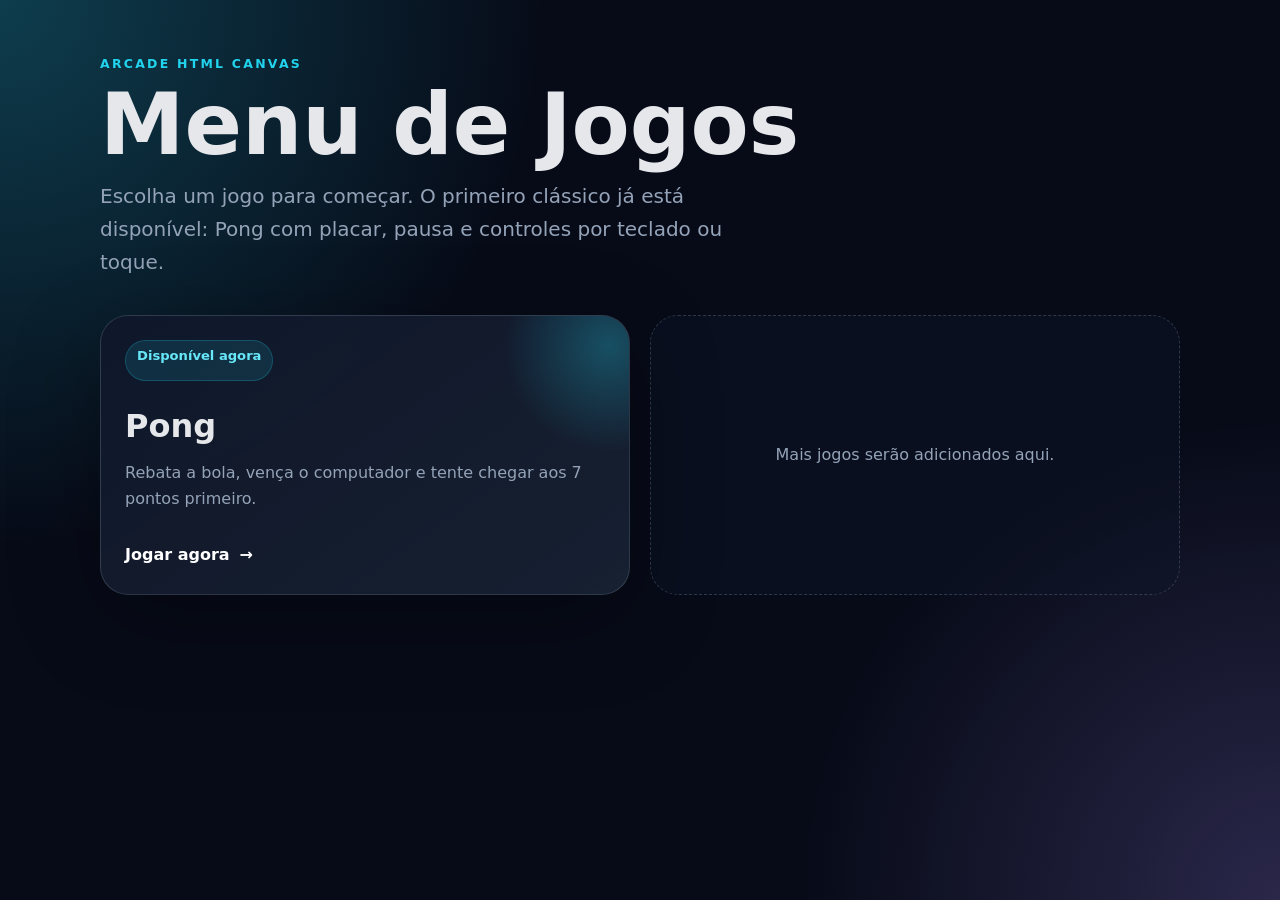
==== index.html @ db15df4a "feat: add canvas pong game" ====
<!doctype html>
<html lang="pt-BR">
<head>
  <meta charset="utf-8">
  <meta name="viewport" content="width=device-width, initial-scale=1">
  <title>Jogos</title>
  <style>
    :root {
      color-scheme: dark;
      --bg: #070b18;
      --card: rgba(15, 23, 42, 0.82);
      --card-border: rgba(148, 163, 184, 0.22);
      --text: #e5e7eb;
      --muted: #94a3b8;
      --accent: #22d3ee;
      --accent-2: #a78bfa;
    }

    * { box-sizing: border-box; }

    body {
      margin: 0;
      min-height: 100vh;
      font-family: Inter, ui-sans-serif, system-ui, -apple-system, BlinkMacSystemFont, "Segoe UI", sans-serif;
      color: var(--text);
      background:
        radial-gradient(circle at top left, rgba(34, 211, 238, 0.25), transparent 34rem),
        radial-gradient(circle at bottom right, rgba(167, 139, 250, 0.22), transparent 30rem),
        var(--bg);
    }

    .wrap {
      width: min(1080px, calc(100% - 32px));
      margin: 0 auto;
      padding: 56px 0;
    }

    header {
      display: grid;
      gap: 14px;
      margin-bottom: 36px;
    }

    .eyebrow {
      color: var(--accent);
      letter-spacing: 0.18em;
      text-transform: uppercase;
      font-size: 0.78rem;
      font-weight: 800;
    }

    h1 {
      margin: 0;
      font-size: clamp(2.4rem, 7vw, 5.3rem);
      line-height: 0.95;
    }

    .lead {
      max-width: 680px;
      margin: 0;
      color: var(--muted);
      font-size: clamp(1rem, 2vw, 1.25rem);
      line-height: 1.65;
    }

    .grid {
      display: grid;
      grid-template-columns: repeat(auto-fit, minmax(260px, 1fr));
      gap: 20px;
    }

    .game-card {
      position: relative;
      overflow: hidden;
      display: grid;
      gap: 18px;
      min-height: 280px;
      padding: 24px;
      border: 1px solid var(--card-border);
      border-radius: 28px;
      background: linear-gradient(145deg, rgba(15, 23, 42, 0.94), rgba(30, 41, 59, 0.72));
      box-shadow: 0 24px 90px rgba(0, 0, 0, 0.32);
      text-decoration: none;
      color: inherit;
      transition: transform 180ms ease, border-color 180ms ease, box-shadow 180ms ease;
    }

    .game-card:hover,
    .game-card:focus-visible {
      transform: translateY(-6px);
      border-color: rgba(34, 211, 238, 0.7);
      box-shadow: 0 28px 110px rgba(34, 211, 238, 0.16);
      outline: none;
    }

    .game-card::before {
      content: "";
      position: absolute;
      inset: -80px -90px auto auto;
      width: 220px;
      height: 220px;
      border-radius: 999px;
      background: radial-gradient(circle, rgba(34, 211, 238, 0.28), transparent 68%);
    }

    .badge {
      width: max-content;
      padding: 7px 11px;
      border-radius: 999px;
      background: rgba(34, 211, 238, 0.12);
      color: #67e8f9;
      border: 1px solid rgba(34, 211, 238, 0.22);
      font-size: 0.82rem;
      font-weight: 800;
    }

    .game-title {
      margin: auto 0 0;
      font-size: 2rem;
      line-height: 1;
    }

    .game-desc {
      margin: 0;
      color: var(--muted);
      line-height: 1.6;
    }

    .play {
      display: inline-flex;
      align-items: center;
      gap: 10px;
      color: white;
      font-weight: 900;
    }

    .empty {
      min-height: 280px;
      display: grid;
      place-items: center;
      padding: 24px;
      border: 1px dashed rgba(148, 163, 184, 0.28);
      border-radius: 28px;
      color: var(--muted);
      text-align: center;
      background: rgba(15, 23, 42, 0.36);
    }
  </style>
</head>
<body>
  <main class="wrap">
    <header>
      <div class="eyebrow">Arcade HTML Canvas</div>
      <h1>Menu de Jogos</h1>
      <p class="lead">Escolha um jogo para começar. O primeiro clássico já está disponível: Pong com placar, pausa e controles por teclado ou toque.</p>
    </header>

    <section class="grid" aria-label="Lista de jogos">
      <a class="game-card" href="pong.html" aria-label="Jogar Pong">
        <span class="badge">Disponível agora</span>
        <h2 class="game-title">Pong</h2>
        <p class="game-desc">Rebata a bola, vença o computador e tente chegar aos 7 pontos primeiro.</p>
        <span class="play">Jogar agora <span aria-hidden="true">→</span></span>
      </a>

      <div class="empty">
        <p>Mais jogos serão adicionados aqui.</p>
      </div>
    </section>
  </main>
</body>
</html>
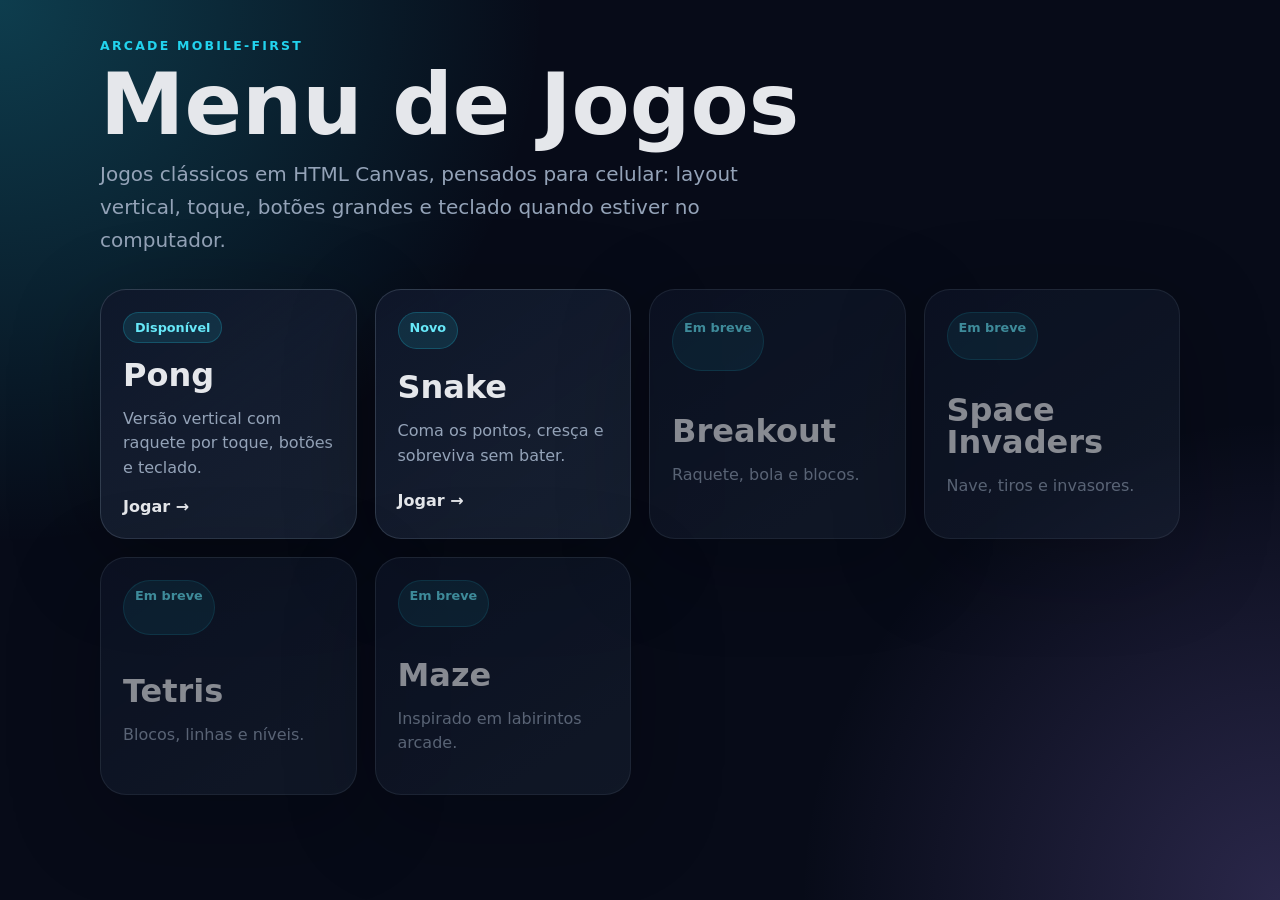
==== commit 5973974d: "feat: add mobile snake game" ====
--- a/index.html
+++ b/index.html
@@ -1,172 +1 @@
-<!doctype html>
-<html lang="pt-BR">
-<head>
-  <meta charset="utf-8">
-  <meta name="viewport" content="width=device-width, initial-scale=1">
-  <title>Jogos</title>
-  <style>
-    :root {
-      color-scheme: dark;
-      --bg: #070b18;
-      --card: rgba(15, 23, 42, 0.82);
-      --card-border: rgba(148, 163, 184, 0.22);
-      --text: #e5e7eb;
-      --muted: #94a3b8;
-      --accent: #22d3ee;
-      --accent-2: #a78bfa;
-    }
-
-    * { box-sizing: border-box; }
-
-    body {
-      margin: 0;
-      min-height: 100vh;
-      font-family: Inter, ui-sans-serif, system-ui, -apple-system, BlinkMacSystemFont, "Segoe UI", sans-serif;
-      color: var(--text);
-      background:
-        radial-gradient(circle at top left, rgba(34, 211, 238, 0.25), transparent 34rem),
-        radial-gradient(circle at bottom right, rgba(167, 139, 250, 0.22), transparent 30rem),
-        var(--bg);
-    }
-
-    .wrap {
-      width: min(1080px, calc(100% - 32px));
-      margin: 0 auto;
-      padding: 56px 0;
-    }
-
-    header {
-      display: grid;
-      gap: 14px;
-      margin-bottom: 36px;
-    }
-
-    .eyebrow {
-      color: var(--accent);
-      letter-spacing: 0.18em;
-      text-transform: uppercase;
-      font-size: 0.78rem;
-      font-weight: 800;
-    }
-
-    h1 {
-      margin: 0;
-      font-size: clamp(2.4rem, 7vw, 5.3rem);
-      line-height: 0.95;
-    }
-
-    .lead {
-      max-width: 680px;
-      margin: 0;
-      color: var(--muted);
-      font-size: clamp(1rem, 2vw, 1.25rem);
-      line-height: 1.65;
-    }
-
-    .grid {
-      display: grid;
-      grid-template-columns: repeat(auto-fit, minmax(260px, 1fr));
-      gap: 20px;
-    }
-
-    .game-card {
-      position: relative;
-      overflow: hidden;
-      display: grid;
-      gap: 18px;
-      min-height: 280px;
-      padding: 24px;
-      border: 1px solid var(--card-border);
-      border-radius: 28px;
-      background: linear-gradient(145deg, rgba(15, 23, 42, 0.94), rgba(30, 41, 59, 0.72));
-      box-shadow: 0 24px 90px rgba(0, 0, 0, 0.32);
-      text-decoration: none;
-      color: inherit;
-      transition: transform 180ms ease, border-color 180ms ease, box-shadow 180ms ease;
-    }
-
-    .game-card:hover,
-    .game-card:focus-visible {
-      transform: translateY(-6px);
-      border-color: rgba(34, 211, 238, 0.7);
-      box-shadow: 0 28px 110px rgba(34, 211, 238, 0.16);
-      outline: none;
-    }
-
-    .game-card::before {
-      content: "";
-      position: absolute;
-      inset: -80px -90px auto auto;
-      width: 220px;
-      height: 220px;
-      border-radius: 999px;
-      background: radial-gradient(circle, rgba(34, 211, 238, 0.28), transparent 68%);
-    }
-
-    .badge {
-      width: max-content;
-      padding: 7px 11px;
-      border-radius: 999px;
-      background: rgba(34, 211, 238, 0.12);
-      color: #67e8f9;
-      border: 1px solid rgba(34, 211, 238, 0.22);
-      font-size: 0.82rem;
-      font-weight: 800;
-    }
-
-    .game-title {
-      margin: auto 0 0;
-      font-size: 2rem;
-      line-height: 1;
-    }
-
-    .game-desc {
-      margin: 0;
-      color: var(--muted);
-      line-height: 1.6;
-    }
-
-    .play {
-      display: inline-flex;
-      align-items: center;
-      gap: 10px;
-      color: white;
-      font-weight: 900;
-    }
-
-    .empty {
-      min-height: 280px;
-      display: grid;
-      place-items: center;
-      padding: 24px;
-      border: 1px dashed rgba(148, 163, 184, 0.28);
-      border-radius: 28px;
-      color: var(--muted);
-      text-align: center;
-      background: rgba(15, 23, 42, 0.36);
-    }
-  </style>
-</head>
-<body>
-  <main class="wrap">
-    <header>
-      <div class="eyebrow">Arcade HTML Canvas</div>
-      <h1>Menu de Jogos</h1>
-      <p class="lead">Escolha um jogo para começar. O primeiro clássico já está disponível: Pong com placar, pausa e controles por teclado ou toque.</p>
-    </header>
-
-    <section class="grid" aria-label="Lista de jogos">
-      <a class="game-card" href="pong.html" aria-label="Jogar Pong">
-        <span class="badge">Disponível agora</span>
-        <h2 class="game-title">Pong</h2>
-        <p class="game-desc">Rebata a bola, vença o computador e tente chegar aos 7 pontos primeiro.</p>
-        <span class="play">Jogar agora <span aria-hidden="true">→</span></span>
-      </a>
-
-      <div class="empty">
-        <p>Mais jogos serão adicionados aqui.</p>
-      </div>
-    </section>
-  </main>
-</body>
-</html>
+<!doctype html><html lang="pt-BR"><head><meta charset="utf-8"><meta name="viewport" content="width=device-width,initial-scale=1"><title>Jogos</title><style>:root{color-scheme:dark;--bg:#070b18;--card:rgba(15,23,42,.82);--line:rgba(148,163,184,.22);--text:#e5e7eb;--muted:#94a3b8;--accent:#22d3ee;--accent2:#a78bfa}*{box-sizing:border-box}body{margin:0;min-height:100vh;font-family:Inter,ui-sans-serif,system-ui,-apple-system,BlinkMacSystemFont,"Segoe UI",sans-serif;color:var(--text);background:radial-gradient(circle at top left,rgba(34,211,238,.25),transparent 34rem),radial-gradient(circle at bottom right,rgba(167,139,250,.22),transparent 30rem),var(--bg)}.wrap{width:min(1080px,calc(100% - 32px));margin:0 auto;padding:38px 0}.eyebrow{color:var(--accent);letter-spacing:.18em;text-transform:uppercase;font-size:.78rem;font-weight:900}h1{margin:12px 0;font-size:clamp(2.4rem,7vw,5.3rem);line-height:.95}.lead{max-width:720px;margin:0 0 32px;color:var(--muted);font-size:clamp(1rem,2vw,1.25rem);line-height:1.65}.grid{display:grid;grid-template-columns:repeat(auto-fit,minmax(230px,1fr));gap:18px}.game-card{position:relative;overflow:hidden;display:grid;gap:16px;min-height:238px;padding:22px;border:1px solid var(--line);border-radius:26px;background:linear-gradient(145deg,rgba(15,23,42,.95),rgba(30,41,59,.72));box-shadow:0 24px 90px rgba(0,0,0,.32);text-decoration:none;color:inherit}.game-card:hover{border-color:rgba(34,211,238,.7);transform:translateY(-3px)}.badge{width:max-content;padding:7px 11px;border-radius:999px;background:rgba(34,211,238,.12);color:#67e8f9;border:1px solid rgba(34,211,238,.22);font-size:.8rem;font-weight:900}.soon{opacity:.58}.game-title{margin:auto 0 0;font-size:2rem;line-height:1}.game-desc{margin:0;color:var(--muted);line-height:1.55}.play{font-weight:900}</style></head><body><main class="wrap"><header><div class="eyebrow">Arcade mobile-first</div><h1>Menu de Jogos</h1><p class="lead">Jogos clássicos em HTML Canvas, pensados para celular: layout vertical, toque, botões grandes e teclado quando estiver no computador.</p></header><section class="grid" aria-label="Lista de jogos"><a class="game-card" href="pong.html"><span class="badge">Disponível</span><h2 class="game-title">Pong</h2><p class="game-desc">Versão vertical com raquete por toque, botões e teclado.</p><span class="play">Jogar →</span></a><a class="game-card" href="snake.html"><span class="badge">Novo</span><h2 class="game-title">Snake</h2><p class="game-desc">Coma os pontos, cresça e sobreviva sem bater.</p><span class="play">Jogar →</span></a><div class="game-card soon"><span class="badge">Em breve</span><h2 class="game-title">Breakout</h2><p class="game-desc">Raquete, bola e blocos.</p></div><div class="game-card soon"><span class="badge">Em breve</span><h2 class="game-title">Space Invaders</h2><p class="game-desc">Nave, tiros e invasores.</p></div><div class="game-card soon"><span class="badge">Em breve</span><h2 class="game-title">Tetris</h2><p class="game-desc">Blocos, linhas e níveis.</p></div><div class="game-card soon"><span class="badge">Em breve</span><h2 class="game-title">Maze</h2><p class="game-desc">Inspirado em labirintos arcade.</p></div></section></main></body></html>
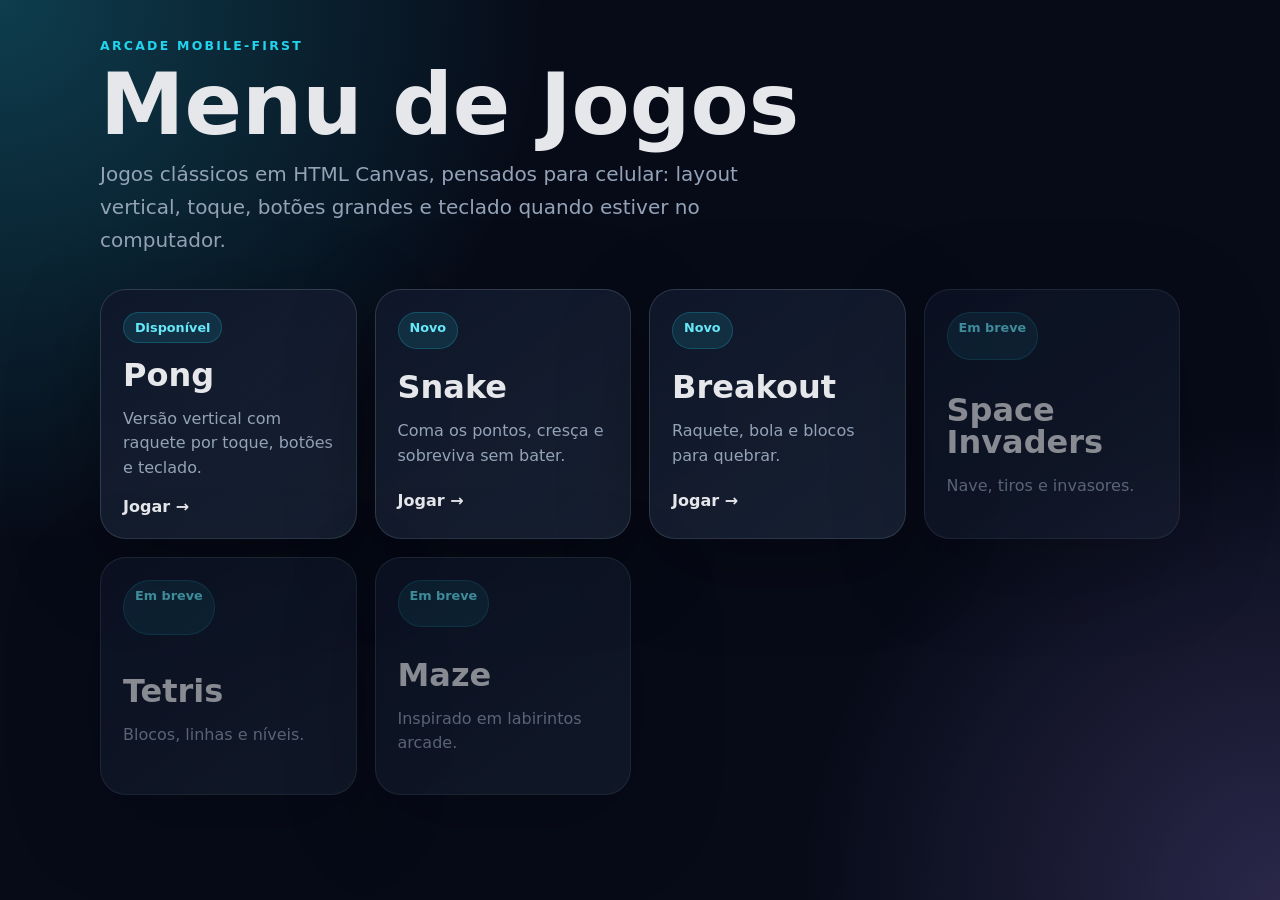
==== commit 947feb97: "feat: add mobile breakout game" ====
--- a/index.html
+++ b/index.html
@@ -1 +1 @@
-<!doctype html><html lang="pt-BR"><head><meta charset="utf-8"><meta name="viewport" content="width=device-width,initial-scale=1"><title>Jogos</title><style>:root{color-scheme:dark;--bg:#070b18;--card:rgba(15,23,42,.82);--line:rgba(148,163,184,.22);--text:#e5e7eb;--muted:#94a3b8;--accent:#22d3ee;--accent2:#a78bfa}*{box-sizing:border-box}body{margin:0;min-height:100vh;font-family:Inter,ui-sans-serif,system-ui,-apple-system,BlinkMacSystemFont,"Segoe UI",sans-serif;color:var(--text);background:radial-gradient(circle at top left,rgba(34,211,238,.25),transparent 34rem),radial-gradient(circle at bottom right,rgba(167,139,250,.22),transparent 30rem),var(--bg)}.wrap{width:min(1080px,calc(100% - 32px));margin:0 auto;padding:38px 0}.eyebrow{color:var(--accent);letter-spacing:.18em;text-transform:uppercase;font-size:.78rem;font-weight:900}h1{margin:12px 0;font-size:clamp(2.4rem,7vw,5.3rem);line-height:.95}.lead{max-width:720px;margin:0 0 32px;color:var(--muted);font-size:clamp(1rem,2vw,1.25rem);line-height:1.65}.grid{display:grid;grid-template-columns:repeat(auto-fit,minmax(230px,1fr));gap:18px}.game-card{position:relative;overflow:hidden;display:grid;gap:16px;min-height:238px;padding:22px;border:1px solid var(--line);border-radius:26px;background:linear-gradient(145deg,rgba(15,23,42,.95),rgba(30,41,59,.72));box-shadow:0 24px 90px rgba(0,0,0,.32);text-decoration:none;color:inherit}.game-card:hover{border-color:rgba(34,211,238,.7);transform:translateY(-3px)}.badge{width:max-content;padding:7px 11px;border-radius:999px;background:rgba(34,211,238,.12);color:#67e8f9;border:1px solid rgba(34,211,238,.22);font-size:.8rem;font-weight:900}.soon{opacity:.58}.game-title{margin:auto 0 0;font-size:2rem;line-height:1}.game-desc{margin:0;color:var(--muted);line-height:1.55}.play{font-weight:900}</style></head><body><main class="wrap"><header><div class="eyebrow">Arcade mobile-first</div><h1>Menu de Jogos</h1><p class="lead">Jogos clássicos em HTML Canvas, pensados para celular: layout vertical, toque, botões grandes e teclado quando estiver no computador.</p></header><section class="grid" aria-label="Lista de jogos"><a class="game-card" href="pong.html"><span class="badge">Disponível</span><h2 class="game-title">Pong</h2><p class="game-desc">Versão vertical com raquete por toque, botões e teclado.</p><span class="play">Jogar →</span></a><a class="game-card" href="snake.html"><span class="badge">Novo</span><h2 class="game-title">Snake</h2><p class="game-desc">Coma os pontos, cresça e sobreviva sem bater.</p><span class="play">Jogar →</span></a><div class="game-card soon"><span class="badge">Em breve</span><h2 class="game-title">Breakout</h2><p class="game-desc">Raquete, bola e blocos.</p></div><div class="game-card soon"><span class="badge">Em breve</span><h2 class="game-title">Space Invaders</h2><p class="game-desc">Nave, tiros e invasores.</p></div><div class="game-card soon"><span class="badge">Em breve</span><h2 class="game-title">Tetris</h2><p class="game-desc">Blocos, linhas e níveis.</p></div><div class="game-card soon"><span class="badge">Em breve</span><h2 class="game-title">Maze</h2><p class="game-desc">Inspirado em labirintos arcade.</p></div></section></main></body></html>+<!doctype html><html lang="pt-BR"><head><meta charset="utf-8"><meta name="viewport" content="width=device-width,initial-scale=1"><title>Jogos</title><style>:root{color-scheme:dark;--bg:#070b18;--card:rgba(15,23,42,.82);--line:rgba(148,163,184,.22);--text:#e5e7eb;--muted:#94a3b8;--accent:#22d3ee;--accent2:#a78bfa}*{box-sizing:border-box}body{margin:0;min-height:100vh;font-family:Inter,ui-sans-serif,system-ui,-apple-system,BlinkMacSystemFont,"Segoe UI",sans-serif;color:var(--text);background:radial-gradient(circle at top left,rgba(34,211,238,.25),transparent 34rem),radial-gradient(circle at bottom right,rgba(167,139,250,.22),transparent 30rem),var(--bg)}.wrap{width:min(1080px,calc(100% - 32px));margin:0 auto;padding:38px 0}.eyebrow{color:var(--accent);letter-spacing:.18em;text-transform:uppercase;font-size:.78rem;font-weight:900}h1{margin:12px 0;font-size:clamp(2.4rem,7vw,5.3rem);line-height:.95}.lead{max-width:720px;margin:0 0 32px;color:var(--muted);font-size:clamp(1rem,2vw,1.25rem);line-height:1.65}.grid{display:grid;grid-template-columns:repeat(auto-fit,minmax(230px,1fr));gap:18px}.game-card{position:relative;overflow:hidden;display:grid;gap:16px;min-height:238px;padding:22px;border:1px solid var(--line);border-radius:26px;background:linear-gradient(145deg,rgba(15,23,42,.95),rgba(30,41,59,.72));box-shadow:0 24px 90px rgba(0,0,0,.32);text-decoration:none;color:inherit}.game-card:hover{border-color:rgba(34,211,238,.7);transform:translateY(-3px)}.badge{width:max-content;padding:7px 11px;border-radius:999px;background:rgba(34,211,238,.12);color:#67e8f9;border:1px solid rgba(34,211,238,.22);font-size:.8rem;font-weight:900}.soon{opacity:.58}.game-title{margin:auto 0 0;font-size:2rem;line-height:1}.game-desc{margin:0;color:var(--muted);line-height:1.55}.play{font-weight:900}</style></head><body><main class="wrap"><header><div class="eyebrow">Arcade mobile-first</div><h1>Menu de Jogos</h1><p class="lead">Jogos clássicos em HTML Canvas, pensados para celular: layout vertical, toque, botões grandes e teclado quando estiver no computador.</p></header><section class="grid" aria-label="Lista de jogos"><a class="game-card" href="pong.html"><span class="badge">Disponível</span><h2 class="game-title">Pong</h2><p class="game-desc">Versão vertical com raquete por toque, botões e teclado.</p><span class="play">Jogar →</span></a><a class="game-card" href="snake.html"><span class="badge">Novo</span><h2 class="game-title">Snake</h2><p class="game-desc">Coma os pontos, cresça e sobreviva sem bater.</p><span class="play">Jogar →</span></a><a class="game-card" href="breakout.html"><span class="badge">Novo</span><h2 class="game-title">Breakout</h2><p class="game-desc">Raquete, bola e blocos para quebrar.</p><span class="play">Jogar →</span></a><div class="game-card soon"><span class="badge">Em breve</span><h2 class="game-title">Space Invaders</h2><p class="game-desc">Nave, tiros e invasores.</p></div><div class="game-card soon"><span class="badge">Em breve</span><h2 class="game-title">Tetris</h2><p class="game-desc">Blocos, linhas e níveis.</p></div><div class="game-card soon"><span class="badge">Em breve</span><h2 class="game-title">Maze</h2><p class="game-desc">Inspirado em labirintos arcade.</p></div></section></main></body></html>
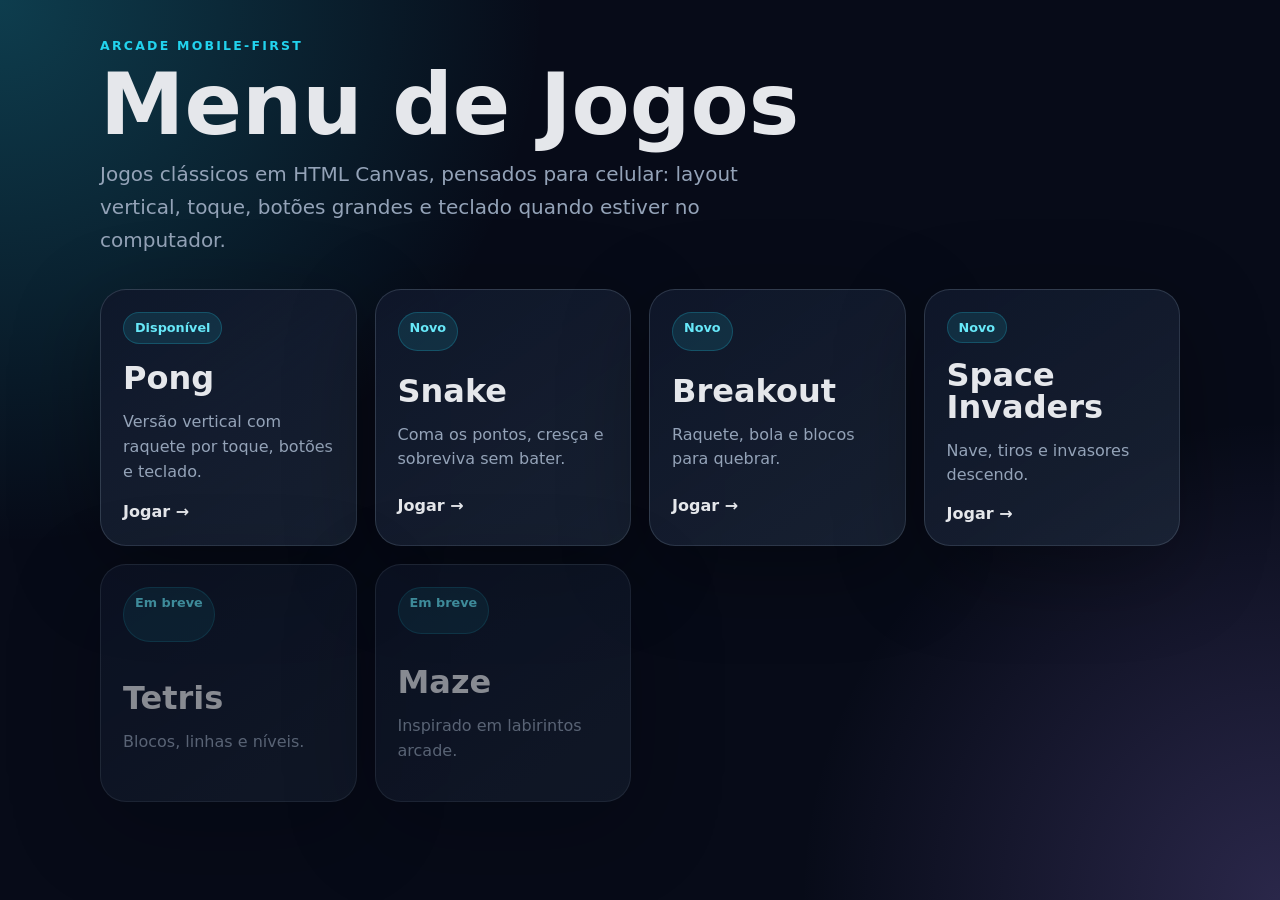
==== commit fa923e01: "feat: add mobile space invaders game" ====
--- a/index.html
+++ b/index.html
@@ -1 +1 @@
-<!doctype html><html lang="pt-BR"><head><meta charset="utf-8"><meta name="viewport" content="width=device-width,initial-scale=1"><title>Jogos</title><style>:root{color-scheme:dark;--bg:#070b18;--card:rgba(15,23,42,.82);--line:rgba(148,163,184,.22);--text:#e5e7eb;--muted:#94a3b8;--accent:#22d3ee;--accent2:#a78bfa}*{box-sizing:border-box}body{margin:0;min-height:100vh;font-family:Inter,ui-sans-serif,system-ui,-apple-system,BlinkMacSystemFont,"Segoe UI",sans-serif;color:var(--text);background:radial-gradient(circle at top left,rgba(34,211,238,.25),transparent 34rem),radial-gradient(circle at bottom right,rgba(167,139,250,.22),transparent 30rem),var(--bg)}.wrap{width:min(1080px,calc(100% - 32px));margin:0 auto;padding:38px 0}.eyebrow{color:var(--accent);letter-spacing:.18em;text-transform:uppercase;font-size:.78rem;font-weight:900}h1{margin:12px 0;font-size:clamp(2.4rem,7vw,5.3rem);line-height:.95}.lead{max-width:720px;margin:0 0 32px;color:var(--muted);font-size:clamp(1rem,2vw,1.25rem);line-height:1.65}.grid{display:grid;grid-template-columns:repeat(auto-fit,minmax(230px,1fr));gap:18px}.game-card{position:relative;overflow:hidden;display:grid;gap:16px;min-height:238px;padding:22px;border:1px solid var(--line);border-radius:26px;background:linear-gradient(145deg,rgba(15,23,42,.95),rgba(30,41,59,.72));box-shadow:0 24px 90px rgba(0,0,0,.32);text-decoration:none;color:inherit}.game-card:hover{border-color:rgba(34,211,238,.7);transform:translateY(-3px)}.badge{width:max-content;padding:7px 11px;border-radius:999px;background:rgba(34,211,238,.12);color:#67e8f9;border:1px solid rgba(34,211,238,.22);font-size:.8rem;font-weight:900}.soon{opacity:.58}.game-title{margin:auto 0 0;font-size:2rem;line-height:1}.game-desc{margin:0;color:var(--muted);line-height:1.55}.play{font-weight:900}</style></head><body><main class="wrap"><header><div class="eyebrow">Arcade mobile-first</div><h1>Menu de Jogos</h1><p class="lead">Jogos clássicos em HTML Canvas, pensados para celular: layout vertical, toque, botões grandes e teclado quando estiver no computador.</p></header><section class="grid" aria-label="Lista de jogos"><a class="game-card" href="pong.html"><span class="badge">Disponível</span><h2 class="game-title">Pong</h2><p class="game-desc">Versão vertical com raquete por toque, botões e teclado.</p><span class="play">Jogar →</span></a><a class="game-card" href="snake.html"><span class="badge">Novo</span><h2 class="game-title">Snake</h2><p class="game-desc">Coma os pontos, cresça e sobreviva sem bater.</p><span class="play">Jogar →</span></a><a class="game-card" href="breakout.html"><span class="badge">Novo</span><h2 class="game-title">Breakout</h2><p class="game-desc">Raquete, bola e blocos para quebrar.</p><span class="play">Jogar →</span></a><div class="game-card soon"><span class="badge">Em breve</span><h2 class="game-title">Space Invaders</h2><p class="game-desc">Nave, tiros e invasores.</p></div><div class="game-card soon"><span class="badge">Em breve</span><h2 class="game-title">Tetris</h2><p class="game-desc">Blocos, linhas e níveis.</p></div><div class="game-card soon"><span class="badge">Em breve</span><h2 class="game-title">Maze</h2><p class="game-desc">Inspirado em labirintos arcade.</p></div></section></main></body></html>+<!doctype html><html lang="pt-BR"><head><meta charset="utf-8"><meta name="viewport" content="width=device-width,initial-scale=1"><title>Jogos</title><style>:root{color-scheme:dark;--bg:#070b18;--card:rgba(15,23,42,.82);--line:rgba(148,163,184,.22);--text:#e5e7eb;--muted:#94a3b8;--accent:#22d3ee;--accent2:#a78bfa}*{box-sizing:border-box}body{margin:0;min-height:100vh;font-family:Inter,ui-sans-serif,system-ui,-apple-system,BlinkMacSystemFont,"Segoe UI",sans-serif;color:var(--text);background:radial-gradient(circle at top left,rgba(34,211,238,.25),transparent 34rem),radial-gradient(circle at bottom right,rgba(167,139,250,.22),transparent 30rem),var(--bg)}.wrap{width:min(1080px,calc(100% - 32px));margin:0 auto;padding:38px 0}.eyebrow{color:var(--accent);letter-spacing:.18em;text-transform:uppercase;font-size:.78rem;font-weight:900}h1{margin:12px 0;font-size:clamp(2.4rem,7vw,5.3rem);line-height:.95}.lead{max-width:720px;margin:0 0 32px;color:var(--muted);font-size:clamp(1rem,2vw,1.25rem);line-height:1.65}.grid{display:grid;grid-template-columns:repeat(auto-fit,minmax(230px,1fr));gap:18px}.game-card{position:relative;overflow:hidden;display:grid;gap:16px;min-height:238px;padding:22px;border:1px solid var(--line);border-radius:26px;background:linear-gradient(145deg,rgba(15,23,42,.95),rgba(30,41,59,.72));box-shadow:0 24px 90px rgba(0,0,0,.32);text-decoration:none;color:inherit}.game-card:hover{border-color:rgba(34,211,238,.7);transform:translateY(-3px)}.badge{width:max-content;padding:7px 11px;border-radius:999px;background:rgba(34,211,238,.12);color:#67e8f9;border:1px solid rgba(34,211,238,.22);font-size:.8rem;font-weight:900}.soon{opacity:.58}.game-title{margin:auto 0 0;font-size:2rem;line-height:1}.game-desc{margin:0;color:var(--muted);line-height:1.55}.play{font-weight:900}</style></head><body><main class="wrap"><header><div class="eyebrow">Arcade mobile-first</div><h1>Menu de Jogos</h1><p class="lead">Jogos clássicos em HTML Canvas, pensados para celular: layout vertical, toque, botões grandes e teclado quando estiver no computador.</p></header><section class="grid" aria-label="Lista de jogos"><a class="game-card" href="pong.html"><span class="badge">Disponível</span><h2 class="game-title">Pong</h2><p class="game-desc">Versão vertical com raquete por toque, botões e teclado.</p><span class="play">Jogar →</span></a><a class="game-card" href="snake.html"><span class="badge">Novo</span><h2 class="game-title">Snake</h2><p class="game-desc">Coma os pontos, cresça e sobreviva sem bater.</p><span class="play">Jogar →</span></a><a class="game-card" href="breakout.html"><span class="badge">Novo</span><h2 class="game-title">Breakout</h2><p class="game-desc">Raquete, bola e blocos para quebrar.</p><span class="play">Jogar →</span></a><a class="game-card" href="invaders.html"><span class="badge">Novo</span><h2 class="game-title">Space Invaders</h2><p class="game-desc">Nave, tiros e invasores descendo.</p><span class="play">Jogar →</span></a><div class="game-card soon"><span class="badge">Em breve</span><h2 class="game-title">Tetris</h2><p class="game-desc">Blocos, linhas e níveis.</p></div><div class="game-card soon"><span class="badge">Em breve</span><h2 class="game-title">Maze</h2><p class="game-desc">Inspirado em labirintos arcade.</p></div></section></main></body></html>
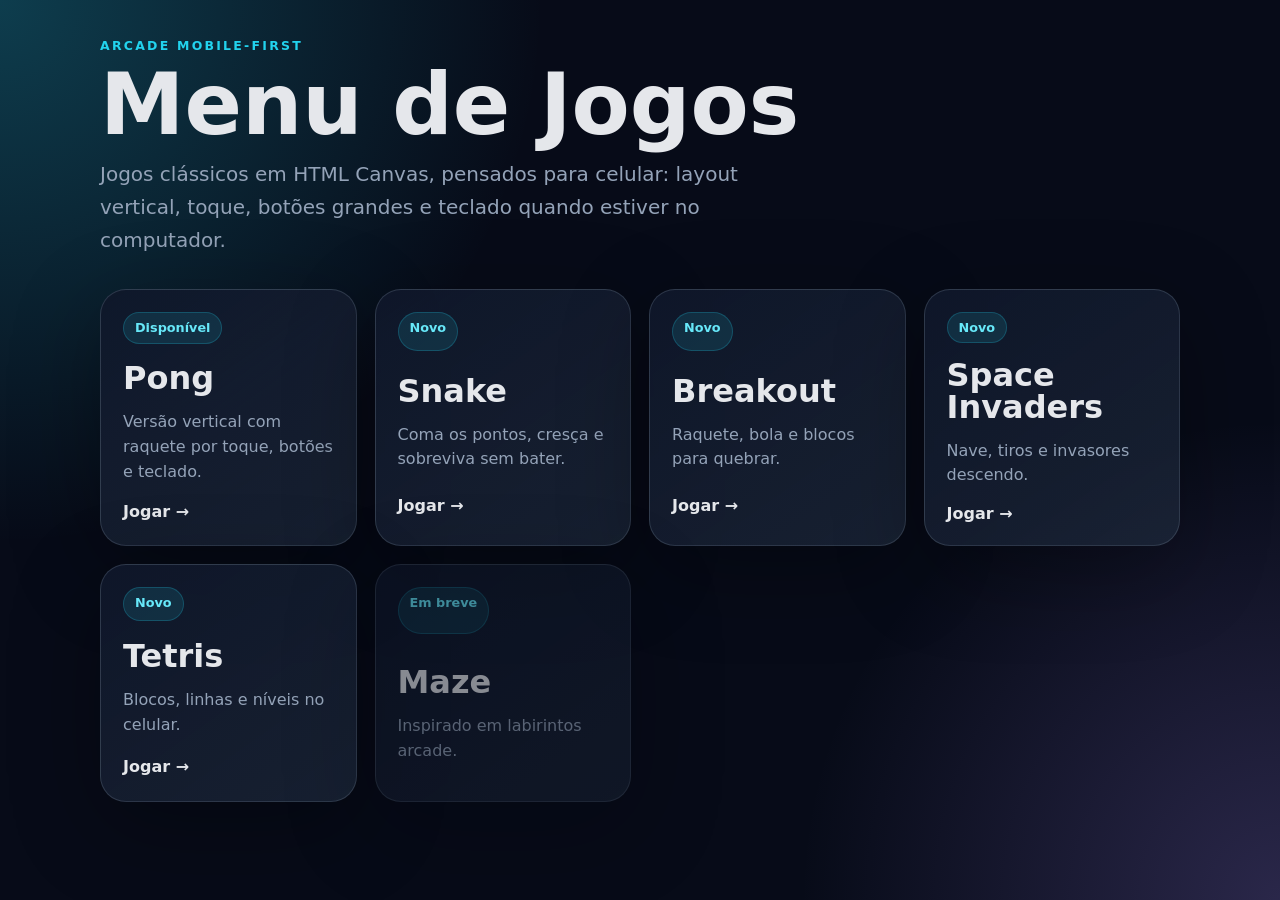
==== commit aa7e7a1b: "feat: add mobile tetris game" ====
--- a/index.html
+++ b/index.html
@@ -1 +1 @@
-<!doctype html><html lang="pt-BR"><head><meta charset="utf-8"><meta name="viewport" content="width=device-width,initial-scale=1"><title>Jogos</title><style>:root{color-scheme:dark;--bg:#070b18;--card:rgba(15,23,42,.82);--line:rgba(148,163,184,.22);--text:#e5e7eb;--muted:#94a3b8;--accent:#22d3ee;--accent2:#a78bfa}*{box-sizing:border-box}body{margin:0;min-height:100vh;font-family:Inter,ui-sans-serif,system-ui,-apple-system,BlinkMacSystemFont,"Segoe UI",sans-serif;color:var(--text);background:radial-gradient(circle at top left,rgba(34,211,238,.25),transparent 34rem),radial-gradient(circle at bottom right,rgba(167,139,250,.22),transparent 30rem),var(--bg)}.wrap{width:min(1080px,calc(100% - 32px));margin:0 auto;padding:38px 0}.eyebrow{color:var(--accent);letter-spacing:.18em;text-transform:uppercase;font-size:.78rem;font-weight:900}h1{margin:12px 0;font-size:clamp(2.4rem,7vw,5.3rem);line-height:.95}.lead{max-width:720px;margin:0 0 32px;color:var(--muted);font-size:clamp(1rem,2vw,1.25rem);line-height:1.65}.grid{display:grid;grid-template-columns:repeat(auto-fit,minmax(230px,1fr));gap:18px}.game-card{position:relative;overflow:hidden;display:grid;gap:16px;min-height:238px;padding:22px;border:1px solid var(--line);border-radius:26px;background:linear-gradient(145deg,rgba(15,23,42,.95),rgba(30,41,59,.72));box-shadow:0 24px 90px rgba(0,0,0,.32);text-decoration:none;color:inherit}.game-card:hover{border-color:rgba(34,211,238,.7);transform:translateY(-3px)}.badge{width:max-content;padding:7px 11px;border-radius:999px;background:rgba(34,211,238,.12);color:#67e8f9;border:1px solid rgba(34,211,238,.22);font-size:.8rem;font-weight:900}.soon{opacity:.58}.game-title{margin:auto 0 0;font-size:2rem;line-height:1}.game-desc{margin:0;color:var(--muted);line-height:1.55}.play{font-weight:900}</style></head><body><main class="wrap"><header><div class="eyebrow">Arcade mobile-first</div><h1>Menu de Jogos</h1><p class="lead">Jogos clássicos em HTML Canvas, pensados para celular: layout vertical, toque, botões grandes e teclado quando estiver no computador.</p></header><section class="grid" aria-label="Lista de jogos"><a class="game-card" href="pong.html"><span class="badge">Disponível</span><h2 class="game-title">Pong</h2><p class="game-desc">Versão vertical com raquete por toque, botões e teclado.</p><span class="play">Jogar →</span></a><a class="game-card" href="snake.html"><span class="badge">Novo</span><h2 class="game-title">Snake</h2><p class="game-desc">Coma os pontos, cresça e sobreviva sem bater.</p><span class="play">Jogar →</span></a><a class="game-card" href="breakout.html"><span class="badge">Novo</span><h2 class="game-title">Breakout</h2><p class="game-desc">Raquete, bola e blocos para quebrar.</p><span class="play">Jogar →</span></a><a class="game-card" href="invaders.html"><span class="badge">Novo</span><h2 class="game-title">Space Invaders</h2><p class="game-desc">Nave, tiros e invasores descendo.</p><span class="play">Jogar →</span></a><div class="game-card soon"><span class="badge">Em breve</span><h2 class="game-title">Tetris</h2><p class="game-desc">Blocos, linhas e níveis.</p></div><div class="game-card soon"><span class="badge">Em breve</span><h2 class="game-title">Maze</h2><p class="game-desc">Inspirado em labirintos arcade.</p></div></section></main></body></html>+<!doctype html><html lang="pt-BR"><head><meta charset="utf-8"><meta name="viewport" content="width=device-width,initial-scale=1"><title>Jogos</title><style>:root{color-scheme:dark;--bg:#070b18;--card:rgba(15,23,42,.82);--line:rgba(148,163,184,.22);--text:#e5e7eb;--muted:#94a3b8;--accent:#22d3ee;--accent2:#a78bfa}*{box-sizing:border-box}body{margin:0;min-height:100vh;font-family:Inter,ui-sans-serif,system-ui,-apple-system,BlinkMacSystemFont,"Segoe UI",sans-serif;color:var(--text);background:radial-gradient(circle at top left,rgba(34,211,238,.25),transparent 34rem),radial-gradient(circle at bottom right,rgba(167,139,250,.22),transparent 30rem),var(--bg)}.wrap{width:min(1080px,calc(100% - 32px));margin:0 auto;padding:38px 0}.eyebrow{color:var(--accent);letter-spacing:.18em;text-transform:uppercase;font-size:.78rem;font-weight:900}h1{margin:12px 0;font-size:clamp(2.4rem,7vw,5.3rem);line-height:.95}.lead{max-width:720px;margin:0 0 32px;color:var(--muted);font-size:clamp(1rem,2vw,1.25rem);line-height:1.65}.grid{display:grid;grid-template-columns:repeat(auto-fit,minmax(230px,1fr));gap:18px}.game-card{position:relative;overflow:hidden;display:grid;gap:16px;min-height:238px;padding:22px;border:1px solid var(--line);border-radius:26px;background:linear-gradient(145deg,rgba(15,23,42,.95),rgba(30,41,59,.72));box-shadow:0 24px 90px rgba(0,0,0,.32);text-decoration:none;color:inherit}.game-card:hover{border-color:rgba(34,211,238,.7);transform:translateY(-3px)}.badge{width:max-content;padding:7px 11px;border-radius:999px;background:rgba(34,211,238,.12);color:#67e8f9;border:1px solid rgba(34,211,238,.22);font-size:.8rem;font-weight:900}.soon{opacity:.58}.game-title{margin:auto 0 0;font-size:2rem;line-height:1}.game-desc{margin:0;color:var(--muted);line-height:1.55}.play{font-weight:900}</style></head><body><main class="wrap"><header><div class="eyebrow">Arcade mobile-first</div><h1>Menu de Jogos</h1><p class="lead">Jogos clássicos em HTML Canvas, pensados para celular: layout vertical, toque, botões grandes e teclado quando estiver no computador.</p></header><section class="grid" aria-label="Lista de jogos"><a class="game-card" href="pong.html"><span class="badge">Disponível</span><h2 class="game-title">Pong</h2><p class="game-desc">Versão vertical com raquete por toque, botões e teclado.</p><span class="play">Jogar →</span></a><a class="game-card" href="snake.html"><span class="badge">Novo</span><h2 class="game-title">Snake</h2><p class="game-desc">Coma os pontos, cresça e sobreviva sem bater.</p><span class="play">Jogar →</span></a><a class="game-card" href="breakout.html"><span class="badge">Novo</span><h2 class="game-title">Breakout</h2><p class="game-desc">Raquete, bola e blocos para quebrar.</p><span class="play">Jogar →</span></a><a class="game-card" href="invaders.html"><span class="badge">Novo</span><h2 class="game-title">Space Invaders</h2><p class="game-desc">Nave, tiros e invasores descendo.</p><span class="play">Jogar →</span></a><a class="game-card" href="tetris.html"><span class="badge">Novo</span><h2 class="game-title">Tetris</h2><p class="game-desc">Blocos, linhas e níveis no celular.</p><span class="play">Jogar →</span></a><div class="game-card soon"><span class="badge">Em breve</span><h2 class="game-title">Maze</h2><p class="game-desc">Inspirado em labirintos arcade.</p></div></section></main></body></html>
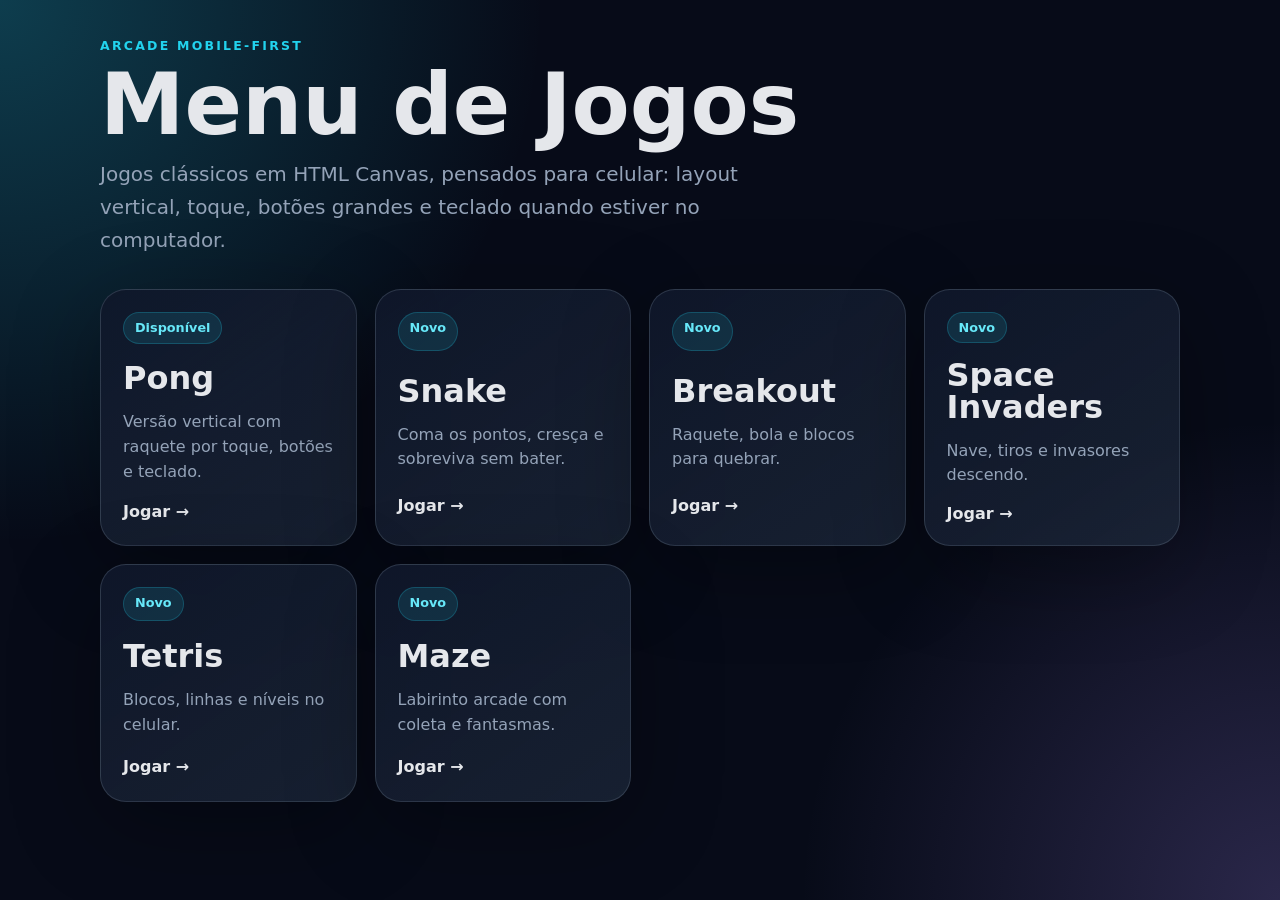
==== commit 841ade83: "feat: add mobile maze arcade game" ====
--- a/index.html
+++ b/index.html
@@ -1 +1 @@
-<!doctype html><html lang="pt-BR"><head><meta charset="utf-8"><meta name="viewport" content="width=device-width,initial-scale=1"><title>Jogos</title><style>:root{color-scheme:dark;--bg:#070b18;--card:rgba(15,23,42,.82);--line:rgba(148,163,184,.22);--text:#e5e7eb;--muted:#94a3b8;--accent:#22d3ee;--accent2:#a78bfa}*{box-sizing:border-box}body{margin:0;min-height:100vh;font-family:Inter,ui-sans-serif,system-ui,-apple-system,BlinkMacSystemFont,"Segoe UI",sans-serif;color:var(--text);background:radial-gradient(circle at top left,rgba(34,211,238,.25),transparent 34rem),radial-gradient(circle at bottom right,rgba(167,139,250,.22),transparent 30rem),var(--bg)}.wrap{width:min(1080px,calc(100% - 32px));margin:0 auto;padding:38px 0}.eyebrow{color:var(--accent);letter-spacing:.18em;text-transform:uppercase;font-size:.78rem;font-weight:900}h1{margin:12px 0;font-size:clamp(2.4rem,7vw,5.3rem);line-height:.95}.lead{max-width:720px;margin:0 0 32px;color:var(--muted);font-size:clamp(1rem,2vw,1.25rem);line-height:1.65}.grid{display:grid;grid-template-columns:repeat(auto-fit,minmax(230px,1fr));gap:18px}.game-card{position:relative;overflow:hidden;display:grid;gap:16px;min-height:238px;padding:22px;border:1px solid var(--line);border-radius:26px;background:linear-gradient(145deg,rgba(15,23,42,.95),rgba(30,41,59,.72));box-shadow:0 24px 90px rgba(0,0,0,.32);text-decoration:none;color:inherit}.game-card:hover{border-color:rgba(34,211,238,.7);transform:translateY(-3px)}.badge{width:max-content;padding:7px 11px;border-radius:999px;background:rgba(34,211,238,.12);color:#67e8f9;border:1px solid rgba(34,211,238,.22);font-size:.8rem;font-weight:900}.soon{opacity:.58}.game-title{margin:auto 0 0;font-size:2rem;line-height:1}.game-desc{margin:0;color:var(--muted);line-height:1.55}.play{font-weight:900}</style></head><body><main class="wrap"><header><div class="eyebrow">Arcade mobile-first</div><h1>Menu de Jogos</h1><p class="lead">Jogos clássicos em HTML Canvas, pensados para celular: layout vertical, toque, botões grandes e teclado quando estiver no computador.</p></header><section class="grid" aria-label="Lista de jogos"><a class="game-card" href="pong.html"><span class="badge">Disponível</span><h2 class="game-title">Pong</h2><p class="game-desc">Versão vertical com raquete por toque, botões e teclado.</p><span class="play">Jogar →</span></a><a class="game-card" href="snake.html"><span class="badge">Novo</span><h2 class="game-title">Snake</h2><p class="game-desc">Coma os pontos, cresça e sobreviva sem bater.</p><span class="play">Jogar →</span></a><a class="game-card" href="breakout.html"><span class="badge">Novo</span><h2 class="game-title">Breakout</h2><p class="game-desc">Raquete, bola e blocos para quebrar.</p><span class="play">Jogar →</span></a><a class="game-card" href="invaders.html"><span class="badge">Novo</span><h2 class="game-title">Space Invaders</h2><p class="game-desc">Nave, tiros e invasores descendo.</p><span class="play">Jogar →</span></a><a class="game-card" href="tetris.html"><span class="badge">Novo</span><h2 class="game-title">Tetris</h2><p class="game-desc">Blocos, linhas e níveis no celular.</p><span class="play">Jogar →</span></a><div class="game-card soon"><span class="badge">Em breve</span><h2 class="game-title">Maze</h2><p class="game-desc">Inspirado em labirintos arcade.</p></div></section></main></body></html>+<!doctype html><html lang="pt-BR"><head><meta charset="utf-8"><meta name="viewport" content="width=device-width,initial-scale=1"><title>Jogos</title><style>:root{color-scheme:dark;--bg:#070b18;--card:rgba(15,23,42,.82);--line:rgba(148,163,184,.22);--text:#e5e7eb;--muted:#94a3b8;--accent:#22d3ee;--accent2:#a78bfa}*{box-sizing:border-box}body{margin:0;min-height:100vh;font-family:Inter,ui-sans-serif,system-ui,-apple-system,BlinkMacSystemFont,"Segoe UI",sans-serif;color:var(--text);background:radial-gradient(circle at top left,rgba(34,211,238,.25),transparent 34rem),radial-gradient(circle at bottom right,rgba(167,139,250,.22),transparent 30rem),var(--bg)}.wrap{width:min(1080px,calc(100% - 32px));margin:0 auto;padding:38px 0}.eyebrow{color:var(--accent);letter-spacing:.18em;text-transform:uppercase;font-size:.78rem;font-weight:900}h1{margin:12px 0;font-size:clamp(2.4rem,7vw,5.3rem);line-height:.95}.lead{max-width:720px;margin:0 0 32px;color:var(--muted);font-size:clamp(1rem,2vw,1.25rem);line-height:1.65}.grid{display:grid;grid-template-columns:repeat(auto-fit,minmax(230px,1fr));gap:18px}.game-card{position:relative;overflow:hidden;display:grid;gap:16px;min-height:238px;padding:22px;border:1px solid var(--line);border-radius:26px;background:linear-gradient(145deg,rgba(15,23,42,.95),rgba(30,41,59,.72));box-shadow:0 24px 90px rgba(0,0,0,.32);text-decoration:none;color:inherit}.game-card:hover{border-color:rgba(34,211,238,.7);transform:translateY(-3px)}.badge{width:max-content;padding:7px 11px;border-radius:999px;background:rgba(34,211,238,.12);color:#67e8f9;border:1px solid rgba(34,211,238,.22);font-size:.8rem;font-weight:900}.soon{opacity:.58}.game-title{margin:auto 0 0;font-size:2rem;line-height:1}.game-desc{margin:0;color:var(--muted);line-height:1.55}.play{font-weight:900}</style></head><body><main class="wrap"><header><div class="eyebrow">Arcade mobile-first</div><h1>Menu de Jogos</h1><p class="lead">Jogos clássicos em HTML Canvas, pensados para celular: layout vertical, toque, botões grandes e teclado quando estiver no computador.</p></header><section class="grid" aria-label="Lista de jogos"><a class="game-card" href="pong.html"><span class="badge">Disponível</span><h2 class="game-title">Pong</h2><p class="game-desc">Versão vertical com raquete por toque, botões e teclado.</p><span class="play">Jogar →</span></a><a class="game-card" href="snake.html"><span class="badge">Novo</span><h2 class="game-title">Snake</h2><p class="game-desc">Coma os pontos, cresça e sobreviva sem bater.</p><span class="play">Jogar →</span></a><a class="game-card" href="breakout.html"><span class="badge">Novo</span><h2 class="game-title">Breakout</h2><p class="game-desc">Raquete, bola e blocos para quebrar.</p><span class="play">Jogar →</span></a><a class="game-card" href="invaders.html"><span class="badge">Novo</span><h2 class="game-title">Space Invaders</h2><p class="game-desc">Nave, tiros e invasores descendo.</p><span class="play">Jogar →</span></a><a class="game-card" href="tetris.html"><span class="badge">Novo</span><h2 class="game-title">Tetris</h2><p class="game-desc">Blocos, linhas e níveis no celular.</p><span class="play">Jogar →</span></a><a class="game-card" href="maze.html"><span class="badge">Novo</span><h2 class="game-title">Maze</h2><p class="game-desc">Labirinto arcade com coleta e fantasmas.</p><span class="play">Jogar →</span></a></section></main></body></html>
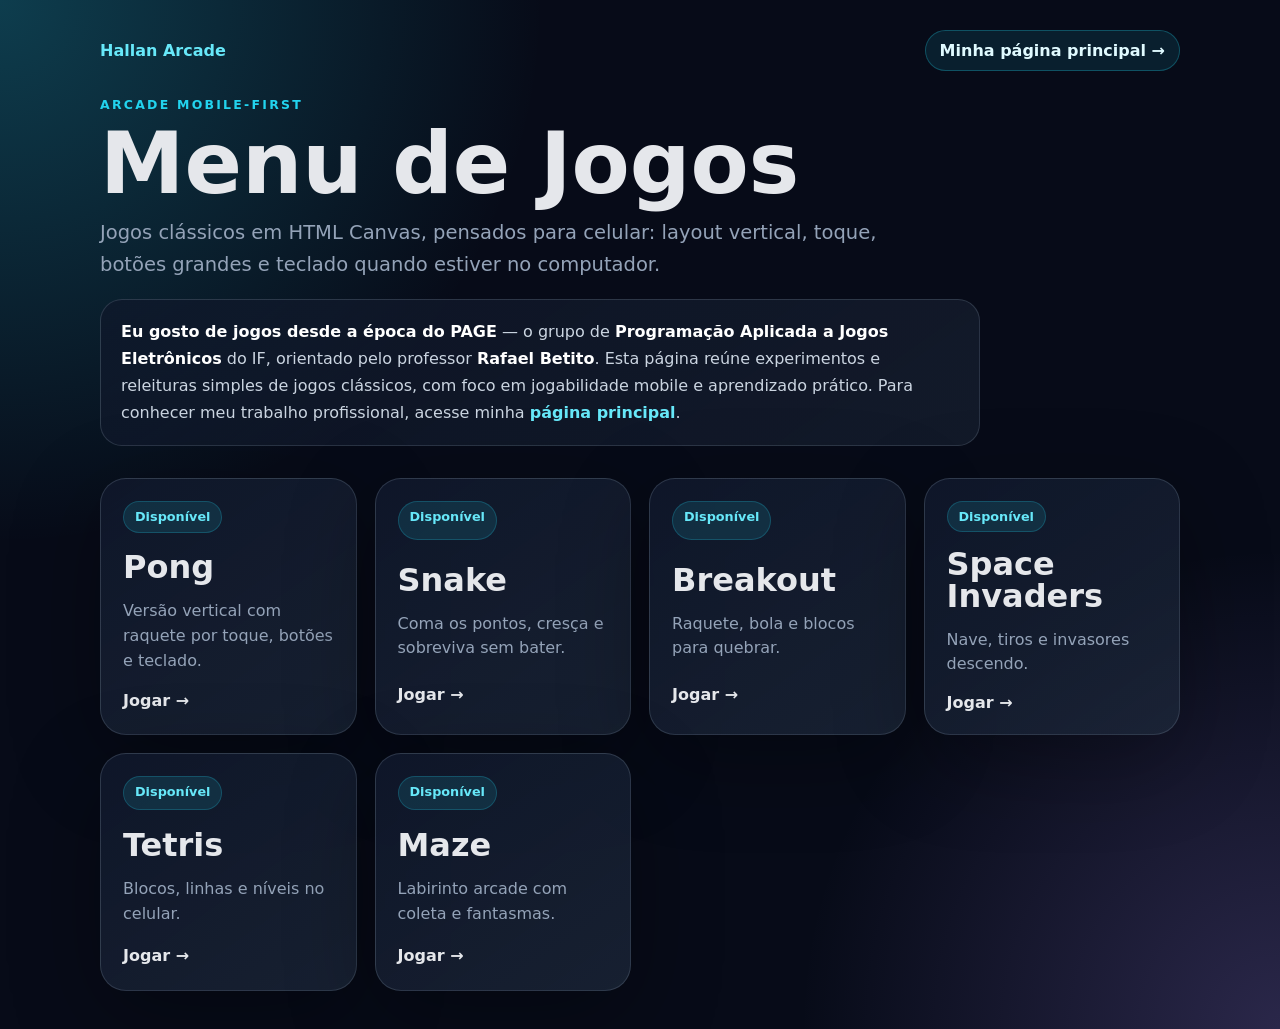
==== commit cbed5d5b: "feat: add PAGE story to games menu" ====
--- a/index.html
+++ b/index.html
@@ -1 +1 @@
-<!doctype html><html lang="pt-BR"><head><meta charset="utf-8"><meta name="viewport" content="width=device-width,initial-scale=1"><title>Jogos</title><style>:root{color-scheme:dark;--bg:#070b18;--card:rgba(15,23,42,.82);--line:rgba(148,163,184,.22);--text:#e5e7eb;--muted:#94a3b8;--accent:#22d3ee;--accent2:#a78bfa}*{box-sizing:border-box}body{margin:0;min-height:100vh;font-family:Inter,ui-sans-serif,system-ui,-apple-system,BlinkMacSystemFont,"Segoe UI",sans-serif;color:var(--text);background:radial-gradient(circle at top left,rgba(34,211,238,.25),transparent 34rem),radial-gradient(circle at bottom right,rgba(167,139,250,.22),transparent 30rem),var(--bg)}.wrap{width:min(1080px,calc(100% - 32px));margin:0 auto;padding:38px 0}.eyebrow{color:var(--accent);letter-spacing:.18em;text-transform:uppercase;font-size:.78rem;font-weight:900}h1{margin:12px 0;font-size:clamp(2.4rem,7vw,5.3rem);line-height:.95}.lead{max-width:720px;margin:0 0 32px;color:var(--muted);font-size:clamp(1rem,2vw,1.25rem);line-height:1.65}.grid{display:grid;grid-template-columns:repeat(auto-fit,minmax(230px,1fr));gap:18px}.game-card{position:relative;overflow:hidden;display:grid;gap:16px;min-height:238px;padding:22px;border:1px solid var(--line);border-radius:26px;background:linear-gradient(145deg,rgba(15,23,42,.95),rgba(30,41,59,.72));box-shadow:0 24px 90px rgba(0,0,0,.32);text-decoration:none;color:inherit}.game-card:hover{border-color:rgba(34,211,238,.7);transform:translateY(-3px)}.badge{width:max-content;padding:7px 11px;border-radius:999px;background:rgba(34,211,238,.12);color:#67e8f9;border:1px solid rgba(34,211,238,.22);font-size:.8rem;font-weight:900}.soon{opacity:.58}.game-title{margin:auto 0 0;font-size:2rem;line-height:1}.game-desc{margin:0;color:var(--muted);line-height:1.55}.play{font-weight:900}</style></head><body><main class="wrap"><header><div class="eyebrow">Arcade mobile-first</div><h1>Menu de Jogos</h1><p class="lead">Jogos clássicos em HTML Canvas, pensados para celular: layout vertical, toque, botões grandes e teclado quando estiver no computador.</p></header><section class="grid" aria-label="Lista de jogos"><a class="game-card" href="pong.html"><span class="badge">Disponível</span><h2 class="game-title">Pong</h2><p class="game-desc">Versão vertical com raquete por toque, botões e teclado.</p><span class="play">Jogar →</span></a><a class="game-card" href="snake.html"><span class="badge">Novo</span><h2 class="game-title">Snake</h2><p class="game-desc">Coma os pontos, cresça e sobreviva sem bater.</p><span class="play">Jogar →</span></a><a class="game-card" href="breakout.html"><span class="badge">Novo</span><h2 class="game-title">Breakout</h2><p class="game-desc">Raquete, bola e blocos para quebrar.</p><span class="play">Jogar →</span></a><a class="game-card" href="invaders.html"><span class="badge">Novo</span><h2 class="game-title">Space Invaders</h2><p class="game-desc">Nave, tiros e invasores descendo.</p><span class="play">Jogar →</span></a><a class="game-card" href="tetris.html"><span class="badge">Novo</span><h2 class="game-title">Tetris</h2><p class="game-desc">Blocos, linhas e níveis no celular.</p><span class="play">Jogar →</span></a><a class="game-card" href="maze.html"><span class="badge">Novo</span><h2 class="game-title">Maze</h2><p class="game-desc">Labirinto arcade com coleta e fantasmas.</p><span class="play">Jogar →</span></a></section></main></body></html>+<!doctype html><html lang="pt-BR"><head><meta charset="utf-8"><meta name="viewport" content="width=device-width,initial-scale=1"><title>Jogos | Hallan Neves</title><style>:root{color-scheme:dark;--bg:#070b18;--card:rgba(15,23,42,.82);--line:rgba(148,163,184,.22);--text:#e5e7eb;--muted:#94a3b8;--accent:#22d3ee;--accent2:#a78bfa}*{box-sizing:border-box}body{margin:0;min-height:100vh;font-family:Inter,ui-sans-serif,system-ui,-apple-system,BlinkMacSystemFont,"Segoe UI",sans-serif;color:var(--text);background:radial-gradient(circle at top left,rgba(34,211,238,.25),transparent 34rem),radial-gradient(circle at bottom right,rgba(167,139,250,.22),transparent 30rem),var(--bg)}a{color:inherit}.wrap{width:min(1080px,calc(100% - 32px));margin:0 auto;padding:30px 0 38px}.topnav{display:flex;justify-content:space-between;align-items:center;gap:12px;margin-bottom:26px}.brand{font-weight:900;color:#67e8f9;text-decoration:none}.profile-link{display:inline-flex;align-items:center;gap:8px;padding:10px 14px;border:1px solid rgba(34,211,238,.28);border-radius:999px;background:rgba(34,211,238,.1);color:#e0faff;text-decoration:none;font-weight:900}.eyebrow{color:var(--accent);letter-spacing:.18em;text-transform:uppercase;font-size:.78rem;font-weight:900}h1{margin:12px 0;font-size:clamp(2.4rem,7vw,5.3rem);line-height:.95}.lead{max-width:780px;margin:0 0 18px;color:var(--muted);font-size:clamp(1rem,2vw,1.22rem);line-height:1.65}.story{max-width:880px;margin:0 0 32px;padding:18px 20px;border:1px solid var(--line);border-radius:22px;background:linear-gradient(145deg,rgba(15,23,42,.74),rgba(30,41,59,.5));color:#cbd5e1;line-height:1.7}.story strong{color:#fff}.story a{color:#67e8f9;font-weight:900;text-decoration:none}.grid{display:grid;grid-template-columns:repeat(auto-fit,minmax(230px,1fr));gap:18px}.game-card{position:relative;overflow:hidden;display:grid;gap:16px;min-height:238px;padding:22px;border:1px solid var(--line);border-radius:26px;background:linear-gradient(145deg,rgba(15,23,42,.95),rgba(30,41,59,.72));box-shadow:0 24px 90px rgba(0,0,0,.32);text-decoration:none;color:inherit}.game-card:hover{border-color:rgba(34,211,238,.7);transform:translateY(-3px)}.badge{width:max-content;padding:7px 11px;border-radius:999px;background:rgba(34,211,238,.12);color:#67e8f9;border:1px solid rgba(34,211,238,.22);font-size:.8rem;font-weight:900}.game-title{margin:auto 0 0;font-size:2rem;line-height:1}.game-desc{margin:0;color:var(--muted);line-height:1.55}.play{font-weight:900}@media (max-width:560px){.wrap{width:min(100% - 22px,1080px);padding-top:18px}.topnav{align-items:flex-start;flex-direction:column}.profile-link{width:100%;justify-content:center}.story{padding:15px 16px}.game-card{min-height:210px}}</style></head><body><main class="wrap"><nav class="topnav" aria-label="Navegação"><a class="brand" href="index.html">Hallan Arcade</a><a class="profile-link" href="https://devopershallan.github.io/sites/">Minha página principal →</a></nav><header><div class="eyebrow">Arcade mobile-first</div><h1>Menu de Jogos</h1><p class="lead">Jogos clássicos em HTML Canvas, pensados para celular: layout vertical, toque, botões grandes e teclado quando estiver no computador.</p><div class="story"><strong>Eu gosto de jogos desde a época do PAGE</strong> — o grupo de <strong>Programação Aplicada a Jogos Eletrônicos</strong> do IF, orientado pelo professor <strong>Rafael Betito</strong>. Esta página reúne experimentos e releituras simples de jogos clássicos, com foco em jogabilidade mobile e aprendizado prático. Para conhecer meu trabalho profissional, acesse minha <a href="https://devopershallan.github.io/sites/">página principal</a>.</div></header><section class="grid" aria-label="Lista de jogos"><a class="game-card" href="pong.html"><span class="badge">Disponível</span><h2 class="game-title">Pong</h2><p class="game-desc">Versão vertical com raquete por toque, botões e teclado.</p><span class="play">Jogar →</span></a><a class="game-card" href="snake.html"><span class="badge">Disponível</span><h2 class="game-title">Snake</h2><p class="game-desc">Coma os pontos, cresça e sobreviva sem bater.</p><span class="play">Jogar →</span></a><a class="game-card" href="breakout.html"><span class="badge">Disponível</span><h2 class="game-title">Breakout</h2><p class="game-desc">Raquete, bola e blocos para quebrar.</p><span class="play">Jogar →</span></a><a class="game-card" href="invaders.html"><span class="badge">Disponível</span><h2 class="game-title">Space Invaders</h2><p class="game-desc">Nave, tiros e invasores descendo.</p><span class="play">Jogar →</span></a><a class="game-card" href="tetris.html"><span class="badge">Disponível</span><h2 class="game-title">Tetris</h2><p class="game-desc">Blocos, linhas e níveis no celular.</p><span class="play">Jogar →</span></a><a class="game-card" href="maze.html"><span class="badge">Disponível</span><h2 class="game-title">Maze</h2><p class="game-desc">Labirinto arcade com coleta e fantasmas.</p><span class="play">Jogar →</span></a></section></main></body></html>
